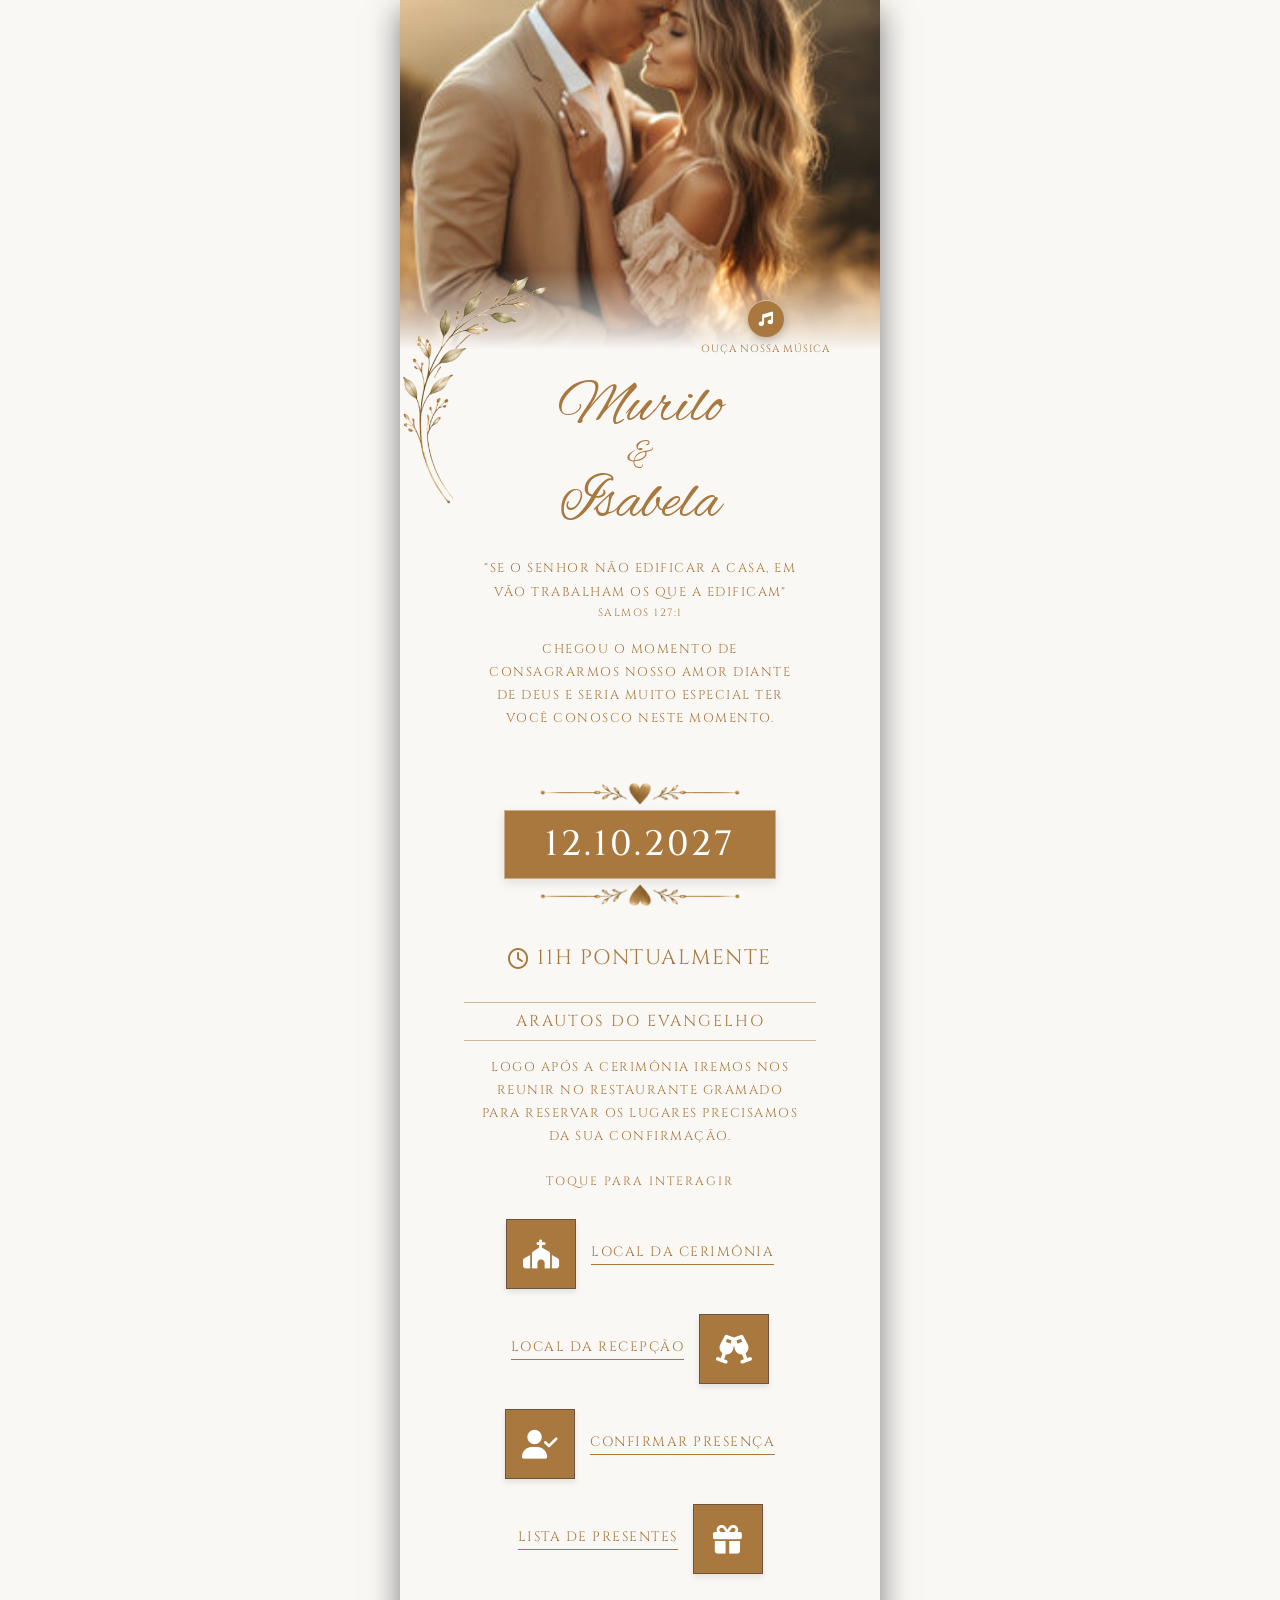
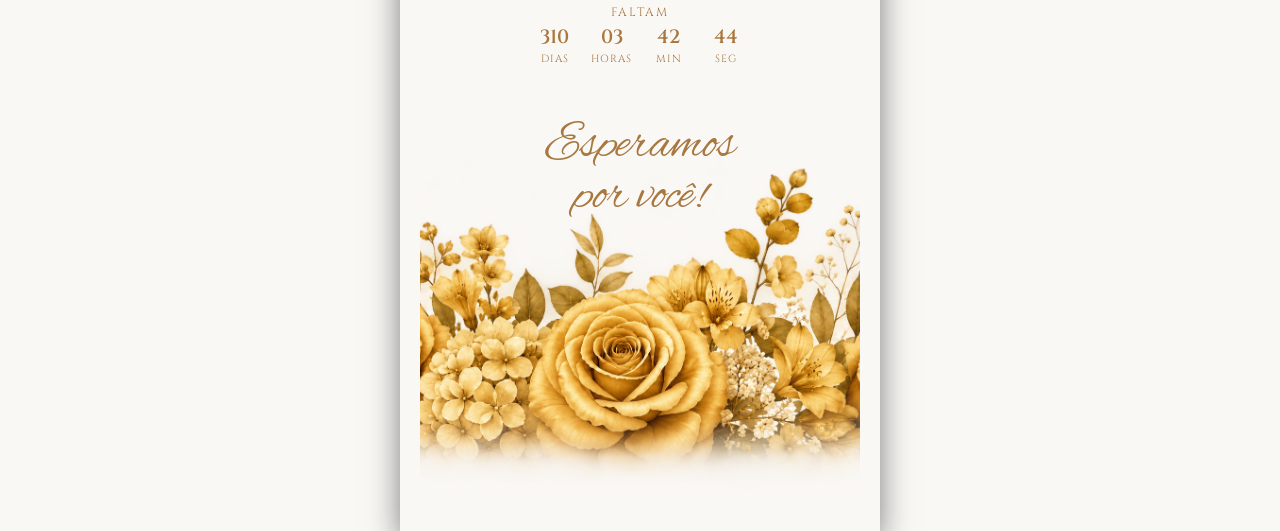
==== index.html @ 9dc50adc "Fix link to ceremony location in index.html" ====
<html lang="pt-BR">
<head>
  <meta charset="UTF-8">
  <meta name="viewport" content="width=device-width, initial-scale=1.0">
  <title>Murilo e Isabela</title>
  
  <!-- Google Fonts -->
  <link rel="preconnect" href="https://fonts.googleapis.com">
  <link rel="preconnect" href="https://fonts.gstatic.com" crossorigin>
  <link href="https://fonts.googleapis.com/css2?family=Alex+Brush&family=Cinzel:wght@400;500;600&display=swap" rel="stylesheet">
  
    <!-- Ícones do App/Navegador -->
  <link href="imagens/icon.png" rel="shortcut icon"/>
  <link href="imagens/icon-192.png" rel="icon" sizes="192x192"/>
  <link href="imagens/icon-180.png" rel="apple-touch-icon" sizes="180x180"/>
  
  <!-- FontAwesome -->
  <link rel="stylesheet" href="https://cdnjs.cloudflare.com/ajax/libs/font-awesome/6.4.0/css/all.min.css">

  <!-- CSS Local -->
  <link rel="stylesheet" href="./style.css">
</head>
<body>
   <!-- Música de fundo -->
<audio id="bg-music" loop src="audio/all-of-me.mp3"></audio>
<div class="card-container">

  <!-- FOTO DO TOPO -->
  <div class="top-photo-wrapper">
    <img src="imagens/foto-casal1.jpg" alt="Foto Casal Topo">
  </div>

  <!-- CONTEÚDO PRINCIPAL -->
  <div class="main-content">
    
    <!-- CONTAINER DOS NOMES COM A DECORAÇÃO -->
    <div class="names-container">
      <img src="imagens/arabesco-esquerda.png" alt="Detalhe" class="left-decoration">
      <h1 class="couple-names">
        Murilo
        <span>&</span>
        Isabela
      </h1>
      <!-- Bloco de Música com Texto -->
<div class="music-wrapper">
    <button id="music-btn" class="music-toggle-btn" aria-label="Tocar Música">
      <i class="fa-solid fa-music"></i>
    </button>
    <span class="music-label">Ouça nossa música</span>
  </div>
</div>
      
   <!-- Versículo Bíblico -->
<p class="invitation-text bible-quote">
  "Se o Senhor não edificar a casa, em vão trabalham os que a edificam"<br>
  <small>Salmos 127:1</small>
</p>

<!-- Texto da Saudação -->
<p class="invitation-text">
  Chegou o momento de consagrarmos nosso amor diante de Deus e seria muito especial ter você conosco neste momento.
</p>

     <!-- SEÇÃO DA DATA COM DECORAÇÕES -->
    <div class="date-wrapper">
      <img src="imagens/arabesco-coracao-cima.png" alt="Decoração Topo" class="date-deco date-deco-top">

      <!-- DATA EM DESTAQUE -->
      <div class="date-badge">
        12.10.2027
      </div>

      <img src="imagens/arabesco-coracao-baixo.png" alt="Decoração Base" class="date-deco date-deco-bottom">
    </div>

    <!-- HORA -->
     <div class="time-text">
      <i class="far fa-clock"></i>
      <span>11H PONTUALMENTE</span>
    </div>
    
    <!-- LOCAL -->
    <div class="location-info">
      <div class="divider-line"></div>
      <p class="location-text">Arautos do Evangelho</p>
      <div class="divider-line"></div>
    </div>

    <!-- Informação adicional -->
<p class="information-extra">
  Logo após a cerimônia iremos nos reunir no Restaurante Gramado <br>
  para reservar os lugares precisamos da sua confirmação.
</p>

    <!-- INSTRUÇÃO -->
    <p class="touch-instruction">Toque para interagir</p>

    <!-- BOTÕES INTERATIVOS -->
    <div class="interactive-buttons">

      <!-- Botão 1: Local da Cerimônia (Igreja) -->
      <a href="https://digitalconvite.github.io/modelo-dourado-pronto/local-cerimonia.html" rel="noopener noreferrer" class="btn-row">
        <div class="icon-square">
          <i class="fas fa-church"></i>
        </div>
        <span class="btn-label">Local da Cerimônia</span>
      </a>

      <!-- Botão 2: Local da recepção -->
      <a href="https://maps.app.goo.gl/dDo1UK5PP3X9465D6" rel="noopener noreferrer" class="btn-row reverse">
        <div class="icon-square">
          <i class="fas fa-glass-cheers"></i>
        </div>
        <span class="btn-label">Local da recepção</span>
      </a>

      <!-- Botão 3: Confirmar Presença -->
      <div class="btn-row" id="rsvpBtn">
        <div class="icon-square">
          <i class="fas fa-user-check"></i>
        </div>
        <span class="btn-label">Confirmar Presença</span>
      </div>

      <!-- Botão 4: Lista de presentes -->
      <a href="https://digitalconvite.github.io/modelo-dourado-pronto/lista-de-presentes.html" rel="noopener noreferrer" class="btn-row reverse">
        <div class="icon-square">
          <i class="fa-solid fa-gift"></i>
        </div>
        <span class="btn-label">Lista de presentes</span>
      </a>

    </div>
    
    <!-- CONTAGEM REGRESSIVA -->
<div class="countdown-container">
  <div class="countdown-title">FALTAM</div>
  <div class="countdown-timer" id="countdown">
    <div class="time-box">
      <span id="days">00</span>
      <small>dias</small>
    </div>
    <div class="time-box">
      <span id="hours">00</span>
      <small>horas</small>
    </div>
    <div class="time-box">
      <span id="minutes">00</span>
      <small>min</small>
    </div>
    <div class="time-box">
      <span id="seconds">00</span>
      <small>seg</small>
    </div>
  </div>
</div>

    <!-- FOTO DA PARTE INFERIOR -->
    <div class="bottom-section">
      <div class="waiting-text">
        Esperamos<br>por você!
      </div>
      <div class="bottom-photo-wrapper">
        <img src="imagens/foto-final.png" alt="flores douradas">
      </div>
    </div>

  </div>

  <!-- MODAL RSVP -->
  <div id="rsvpModal" class="modal">
    <div class="modal-content">
      <h3>Confirmação de Presença</h3>
      <form id="rsvpForm">
        
        <div class="form-group">
          <label for="nome">Seu Nome Completo:</label>
          <input type="text" id="nome" placeholder="Digite seu nome completo" required>
        </div>
        
        <div class="form-group">
          <label for="presencaCelebracao">Celebração:</label>
          <select id="presencaCelebracao" required>
            <option value="Sim, estarei presente na Celebração">Sim, estarei presente na Celebração</option>
            <option value="Não poderei ir à Celebração">Não poderei ir à Celebração</option>
          </select>
        </div>

        <div class="form-group">
          <label for="presencaRecepcao">Recepção / Festa:</label>
          <select id="presencaRecepcao" required>
            <option value="Sim, estarei presente na Recepção">Sim, estarei presente na Recepção</option>
            <option value="Não poderei ir à Recepção">Não poderei ir à Recepção</option>
          </select>
        </div>

        <div class="form-group">
          <label for="acompanhantes">Quantidade de Acompanhantes:</label>
          <input type="number" id="acompanhantes" placeholder="0" min="0" value="0">
        </div>

        <button type="submit" class="modal-btn">Enviar via WhatsApp</button>
        <button type="button" class="modal-btn btn-cancel" id="closeRsvpBtn">Cancelar</button>
      </form>
    </div>
  </div>

  <!-- JavaScript Local -->
  <script src="./script.js"></script>
</body>
</html>
---- style.css ----
:root {
  --bg-color: #FAF8F5;
  --primary-color: #A8783F;
  --text-gold: #A8783F;
  --text-dark: #6E533F;
  --font-cursive: 'Alex Brush', cursive;
  --font-serif: 'Cinzel', serif;
}

* {
  box-sizing: border-box;
  margin: 0;
  padding: 0;
}

html, body {
  width: 100%;
  min-height: 100vh;
  background-color: #faf8f5;
  font-family: var(--font-serif);
  overflow-x: hidden;
  display: flex;
  justify-content: center;
  align-items: flex-start;
}

/* Container do Convite */
.card-container {
  width: 100%;
  max-width: 480px;
  background-color: var(--bg-color);
  position: relative;
  display: flex;
  flex-direction: column;
  align-items: center;
  text-align: center;
  box-shadow: 0 10px 30px rgba(0,0,0,0.5);
  min-height: 100vh;
}

/* Foto do Topo */
.top-photo-wrapper {
  width: 100%;
  height: 350px;
  position: relative;
  overflow: hidden;
}

.top-photo-wrapper img {
  width: 100%;
  height: 100%;
  object-fit: cover;
}

.top-photo-wrapper::after {
  content: '';
  position: absolute;
  bottom: 0;
  left: 0;
  width: 100%;
  height: 80px;
  background: linear-gradient(to bottom, rgba(250,248,245,0) 0%, var(--bg-color) 100%);
}

/* Conteúdo Central */
.main-content {
  padding: 20px 20px 40px;
  width: 100%;
  display: flex;
  flex-direction: column;
  align-items: center;
}

.names-container {
  position: relative;
  display: flex;
  justify-content: center;
  align-items: center;
  width: 50%;
  margin: 5px 0 20px;
}

.left-decoration {
  position: absolute;
  left: -60%;
  top: -100px;
  width: 150px;
  height: auto;
  pointer-events: none;
}

.names-container .couple-names {
  margin: 0;
}

.couple-names {
  font-family: var(--font-cursive);
  font-size: 3.8rem;
  color: var(--primary-color);
  line-height: 1.1;
  margin: 10px 0 20px;
  font-weight: normal;
}

.couple-names span {
  display: block;
  font-size: 2.2rem;
  margin: -5px 0;
}

.invitation-text {
  font-size: 0.8rem;
  color: var(--text-gold);
  letter-spacing: 1.5px;
  line-height: 1.8;
  max-width: 320px;
  text-transform: uppercase;
  margin-bottom: 25px;
}
/* Espaço menor entre o versículo e o texto do convite */
.invitation-text + .invitation-text {
  margin-top: -10px; /* Reduz o espaço excessivo entre os dois parágrafos */
}

.information-extra {
  font-size: 0.8rem;
  color: var(--text-gold);
  letter-spacing: 1.5px;
  line-height: 1.8;
  max-width: 320px;
  text-transform: uppercase;
  margin-bottom: 25px;
}

.location-info {
  width: 100%;
  margin-bottom: 15px;
}

.divider-line {
  width: 80%;
  height: 1px;
  background-color: var(--text-gold);
  opacity: 0.5;
  margin: 0 auto;
}

.location-text {
  font-size: 0.99rem;
  color: var(--text-gold);
  letter-spacing: 2px;
  padding: 8px 0;
  text-transform: uppercase;
}

/* Horário do Evento - Garante a cor dourada no texto e ícone */
.time-text {
  display: flex;
  align-items: center;
  justify-content: center;
  gap: 6px;
  font-size: 1.3rem;
  color: var(--text-gold);
  letter-spacing: 1.5px;
  margin-bottom: 30px;
}

.time-text i,
.time-text span {
  color: var(--text-gold);
}

.date-wrapper {
  display: flex;
  flex-direction: column;
  align-items: center;
  justify-content: center;
  width: 100%;
  margin: 20px 0 30px;
}

.date-wrapper .date-badge {
  margin: 1px 0;
}

.date-badge {
  background-color: var(--primary-color);
  color: #FFFFFF;
  font-size: 2.2rem;
  font-weight: 500;
  padding: 10px 40px;
  letter-spacing: 3px;
  border: 1px solid rgba(255,255,255,0.4);
  box-shadow: 0 4px 10px rgba(0,0,0,0.1);
  position: relative;
}

.date-deco {
  width: 220px;
  height: auto;
  object-fit: contain;
  pointer-events: none;
}

.date-deco-top {
  margin-bottom: 2px;
}

.date-deco-bottom {
  margin-top: 2px;
}

.touch-instruction {
  font-size: 0.75rem;
  color: var(--text-gold);
  letter-spacing: 2px;
  text-transform: uppercase;
  margin-bottom: 30px;
}

.interactive-buttons {
  width: 100%;
  display: flex;
  flex-direction: column;
  gap: 25px;
  margin-bottom: 40px;
}

.btn-row {
  display: flex;
  align-items: center;
  justify-content: center;
  gap: 15px;
  text-decoration: none;
  cursor: pointer;
  transition: transform 0.2s ease;
}

.btn-row.reverse {
  flex-direction: row-reverse;
}

.btn-row:hover {
  transform: scale(1.03);
}

.icon-square {
  width: 70px;
  height: 70px;
  background-color: var(--primary-color);
  border: 1px solid var(--text-dark);
  display: flex;
  align-items: center;
  justify-content: center;
  color: #FFFFFF;
  font-size: 1.8rem;
  box-shadow: 0 3px 6px rgba(0,0,0,0.1);
}

.btn-label {
  font-size: 0.85rem;
  color: var(--text-gold);
  letter-spacing: 1.5px;
  text-transform: uppercase;
  position: relative;
  padding-bottom: 4px;
}

.btn-label::after {
  content: '';
  position: absolute;
  bottom: 0;
  left: 0;
  width: 100%;
  height: 1px;
  background-color: var(--text-gold);
}

/* Foto Rodapé */
.bottom-section {
  width: 100%;
  position: relative;
}

.bottom-photo-wrapper {
  width: 100%;
  height: 400px;
  position: relative;
}

.bottom-photo-wrapper img {
  width: 100%;
  height: 100%;
  object-fit: cover;
}

.bottom-photo-wrapper::before {
  content: '';
  position: absolute;
  top: 0;
  left: 0;
  width: 100%;
  height: 100px;
  background: linear-gradient(to top, rgba(250,248,245,0) 0%, var(--bg-color) 100%);
}

.waiting-text {
  position: absolute;
  top: 30px;
  left: 0;
  width: 100%;
  font-family: var(--font-cursive);
  font-size: 3.2rem;
  color: var(--primary-color);
  z-index: 2;
  text-shadow: 0 0 10px rgba(255,255,255,0.8);
  line-height: 1;
}

/* Modal RSVP Corrigido */
.modal {
  display: none;
  position: fixed;
  top: 0;
  left: 0;
  width: 100%;
  height: 100vh;
  background: rgba(0, 0, 0, 0.7);
  z-index: 9999;
  justify-content: center;
  align-items: center;
  padding: 15px;
}

.modal-content {
  background: var(--bg-color);
  padding: 25px 20px;
  border-radius: 8px;
  width: 100%;
  max-width: 380px;
  max-height: 90vh;
  overflow-y: auto;
  text-align: center;
  box-shadow: 0 5px 20px rgba(0,0,0,0.4);
  border: 1px solid var(--primary-color);
  position: relative;
  z-index: 10000;
}

.modal-content h3 {
  color: var(--primary-color);
  font-family: var(--font-serif);
  margin-bottom: 15px;
  font-size: 1.3rem;
}

.modal-content .form-group {
  display: flex;
  flex-direction: column;
  text-align: left;
  margin-bottom: 12px;
  width: 100%;
}

.modal-content label {
  font-size: 0.8rem;
  color: var(--text-dark);
  margin-bottom: 4px;
  font-weight: bold;
  letter-spacing: 0.5px;
}

.modal-content input, 
.modal-content select {
  width: 100%;
  padding: 10px;
  border: 1px solid var(--text-gold);
  background: #FFFFFF;
  font-family: var(--font-serif);
  font-size: 0.9rem;
  border-radius: 4px;
  color: #333;
  outline: none;
  cursor: pointer;
}

.modal-content input[type="text"],
.modal-content input[type="number"] {
  cursor: text;
}

.modal-btn {
  background: var(--primary-color);
  color: #FFF;
  border: none;
  padding: 12px;
  margin-top: 10px;
  cursor: pointer;
  width: 100%;
  font-family: var(--font-serif);
  font-size: 0.9rem;
  border-radius: 4px;
  letter-spacing: 1px;
}

.modal-btn.btn-cancel {
  background: #888888;
  margin-top: 8px;
}

/* Adaptativo para Celulares */
@media screen and (max-width: 600px) {
  html, body {
    background-color: var(--bg-color);
  }

  .card-container {
    max-width: 100%;
    box-shadow: none;
  }

  .top-photo-wrapper,
  .bottom-photo-wrapper {
    height: 50vh;
  }
}

/* Container de Música acima/direita dos nomes */
.music-wrapper {
  position: absolute;
  right: -80px;
  top: -75px;
  display: flex;
  flex-direction: column;
  align-items: center;
  z-index: 10;
}

.music-toggle-btn {
  width: 38px;
  height: 38px;
  border-radius: 50%;
  background-color: var(--primary-color);
  color: #ffffff;
  border: 1px solid rgba(255, 255, 255, 0.5);
  box-shadow: 0 3px 8px rgba(0, 0, 0, 0.2);
  cursor: pointer;
  display: flex;
  align-items: center;
  justify-content: center;
  font-size: 0.9rem;
  transition: transform 0.2s ease, background-color 0.2s ease;
}

.music-toggle-btn:hover {
  transform: scale(1.1);
}

.music-toggle-btn.playing {
  animation: pulse 2s infinite;
}

/* Texto abaixo do botão */
.music-label {
  font-size: 0.65rem;
  color: var(--text-gold);
  letter-spacing: 0.8px;
  text-transform: uppercase;
  margin-top: 4px;
  white-space: nowrap;
  font-family: var(--font-serif);
}

@keyframes pulse {
  0% { box-shadow: 0 0 0 0 rgba(168, 120, 63, 0.7); }
  70% { box-shadow: 0 0 0 10px rgba(168, 120, 63, 0); }
  100% { box-shadow: 0 0 0 0 rgba(168, 120, 63, 0); }
}

/* Estilos da Contagem Regressiva */
.countdown-container {
  display: flex;
  flex-direction: column;
  align-items: center;
  margin: -10px 0 25px; /* Ajuste a margem se preferir mais distante ou próximo */
}

.countdown-title {
  font-size: 0.75rem;
  color: var(--text-gold, #A8783F);
  letter-spacing: 2px;
  margin-bottom: 8px;
  font-family: var(--font-serif, serif);
}

.countdown-timer {
  display: flex;
  gap: 12px;
}

.time-box {
  display: flex;
  flex-direction: column;
  align-items: center;
  min-width: 45px;
}

.time-box span {
  font-size: 1.2rem;
  font-weight: 600;
  color: var(--primary-color, #A8783F);
  font-family: var(--font-serif, serif);
  line-height: 1;
}

.time-box small {
  font-size: 0.65rem;
  color: var(--text-gold, #A8783F);
  text-transform: uppercase;
  letter-spacing: 1px;
  margin-top: 4px;
}
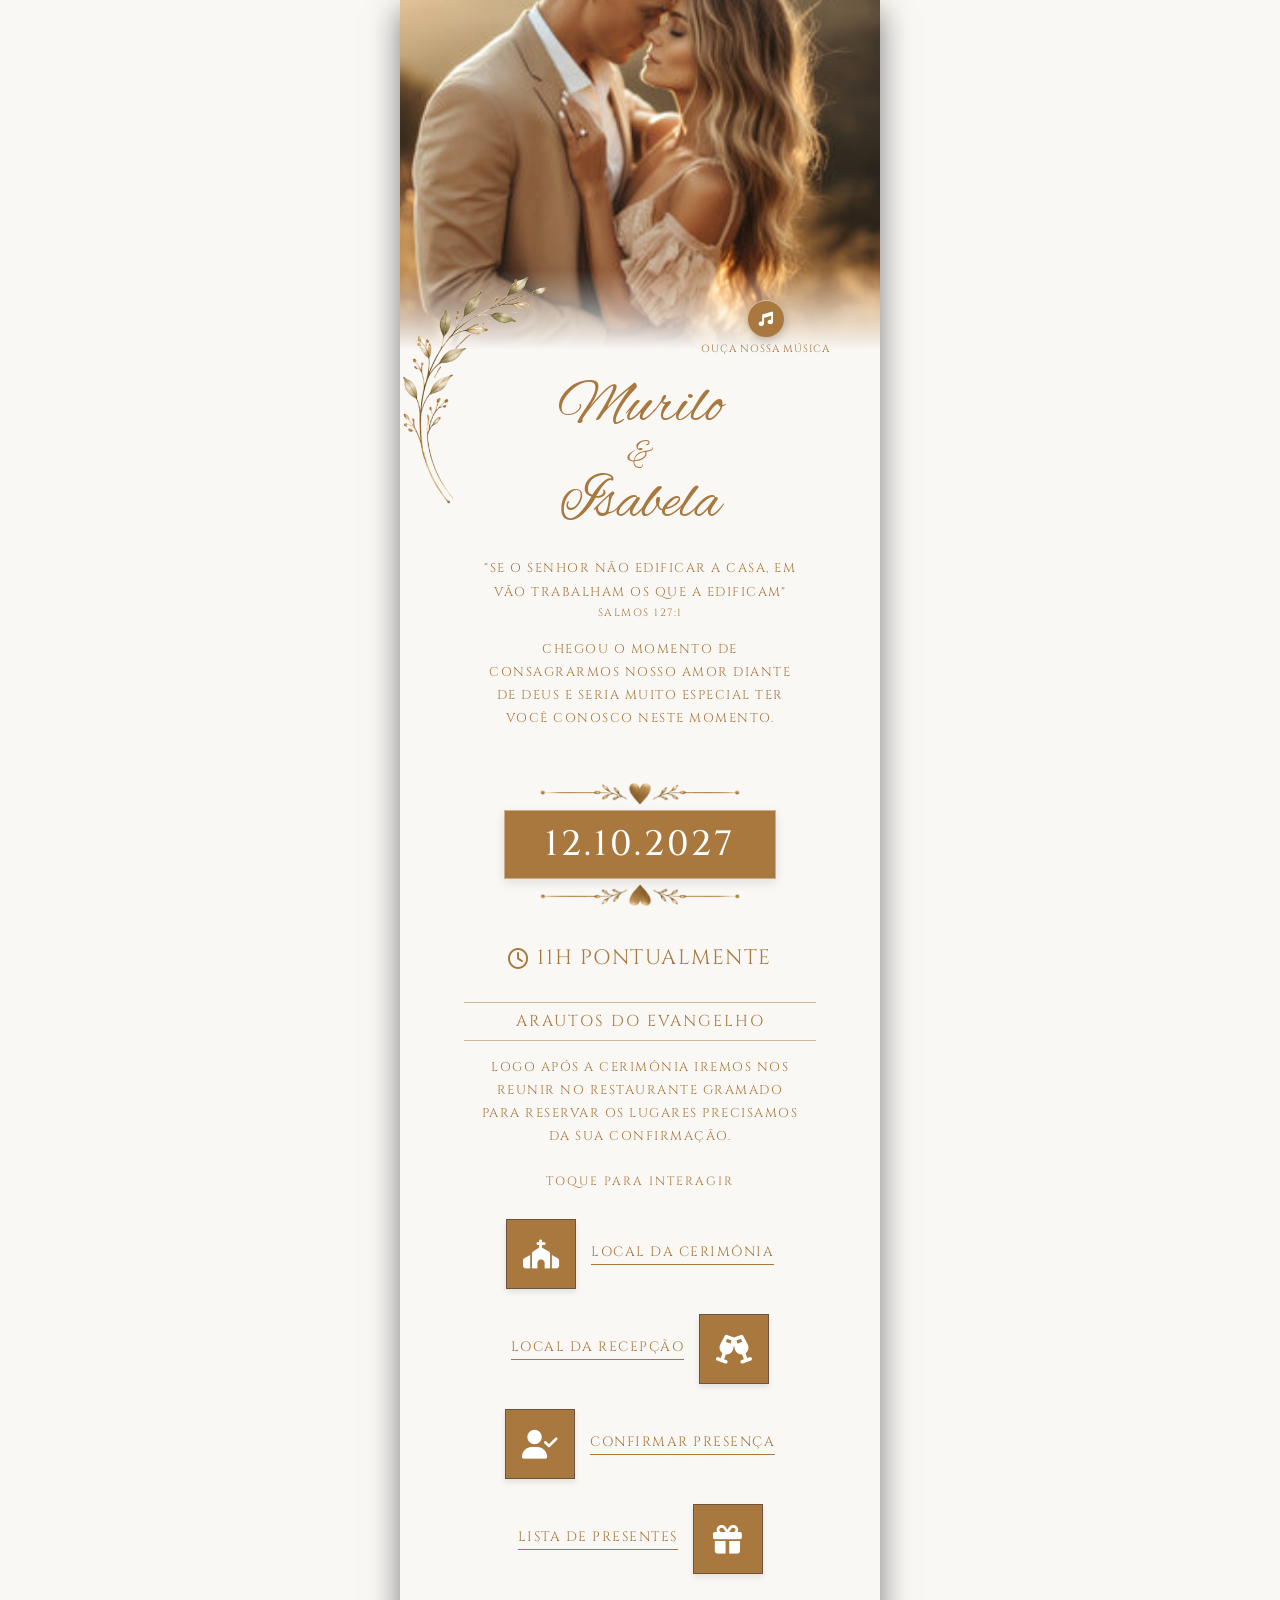
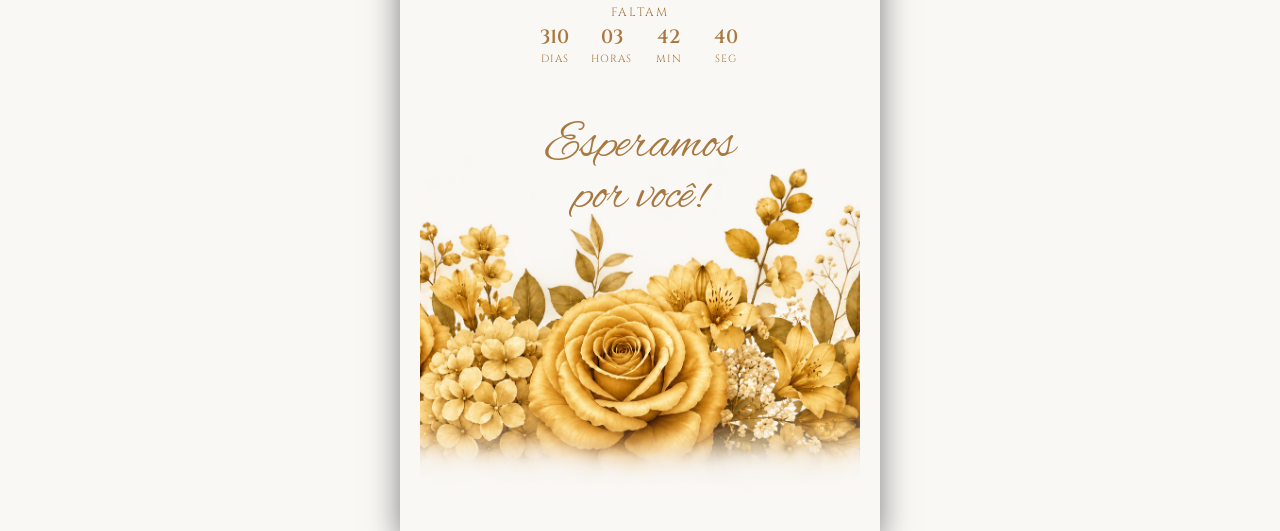
==== commit bd77c82a: "Update index.html" ====
--- a/index.html
+++ b/index.html
@@ -107,7 +107,7 @@
       </a>
 
       <!-- Botão 2: Local da recepção -->
-      <a href="https://maps.app.goo.gl/dDo1UK5PP3X9465D6" rel="noopener noreferrer" class="btn-row reverse">
+      <a href="https://digitalconvite.github.io/modelo-dourado-pronto/local-recepcao.html" rel="noopener noreferrer" class="btn-row reverse">
         <div class="icon-square">
           <i class="fas fa-glass-cheers"></i>
         </div>
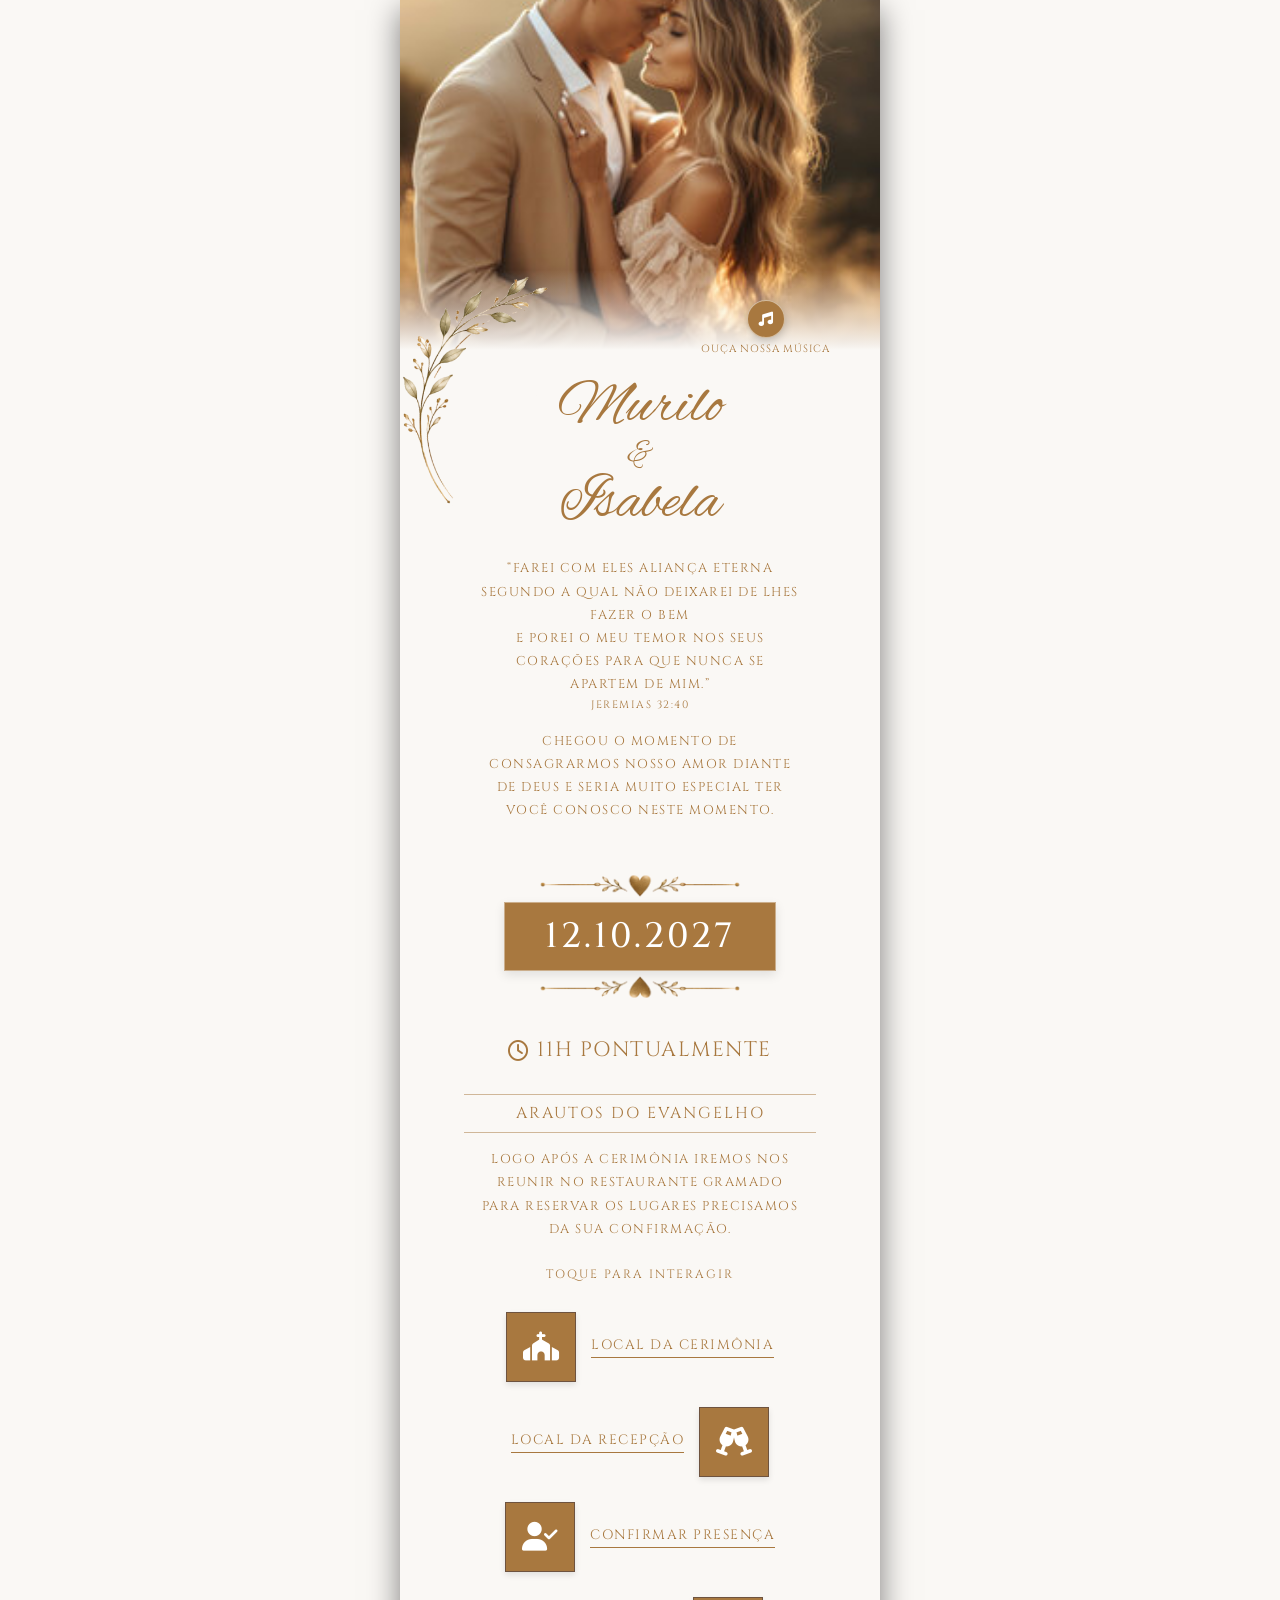
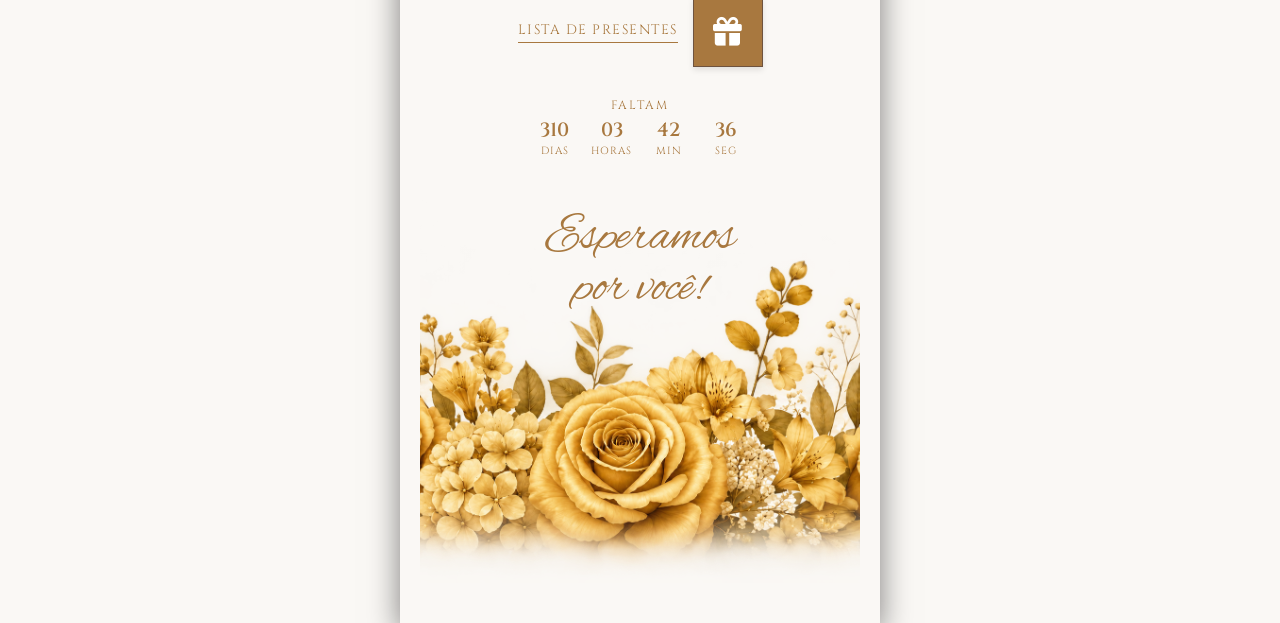
==== commit 25da0589: "Update biblical quote in index.html" ====
--- a/index.html
+++ b/index.html
@@ -52,8 +52,9 @@
       
    <!-- Versículo Bíblico -->
 <p class="invitation-text bible-quote">
-  "Se o Senhor não edificar a casa, em vão trabalham os que a edificam"<br>
-  <small>Salmos 127:1</small>
+  “Farei com eles aliança eterna segundo a qual não deixarei de lhes fazer o bem<br>
+e porei o meu temor nos seus corações para que nunca se apartem de mim.”<br>
+  <small>Jeremias 32:40</small>
 </p>
 
 <!-- Texto da Saudação -->
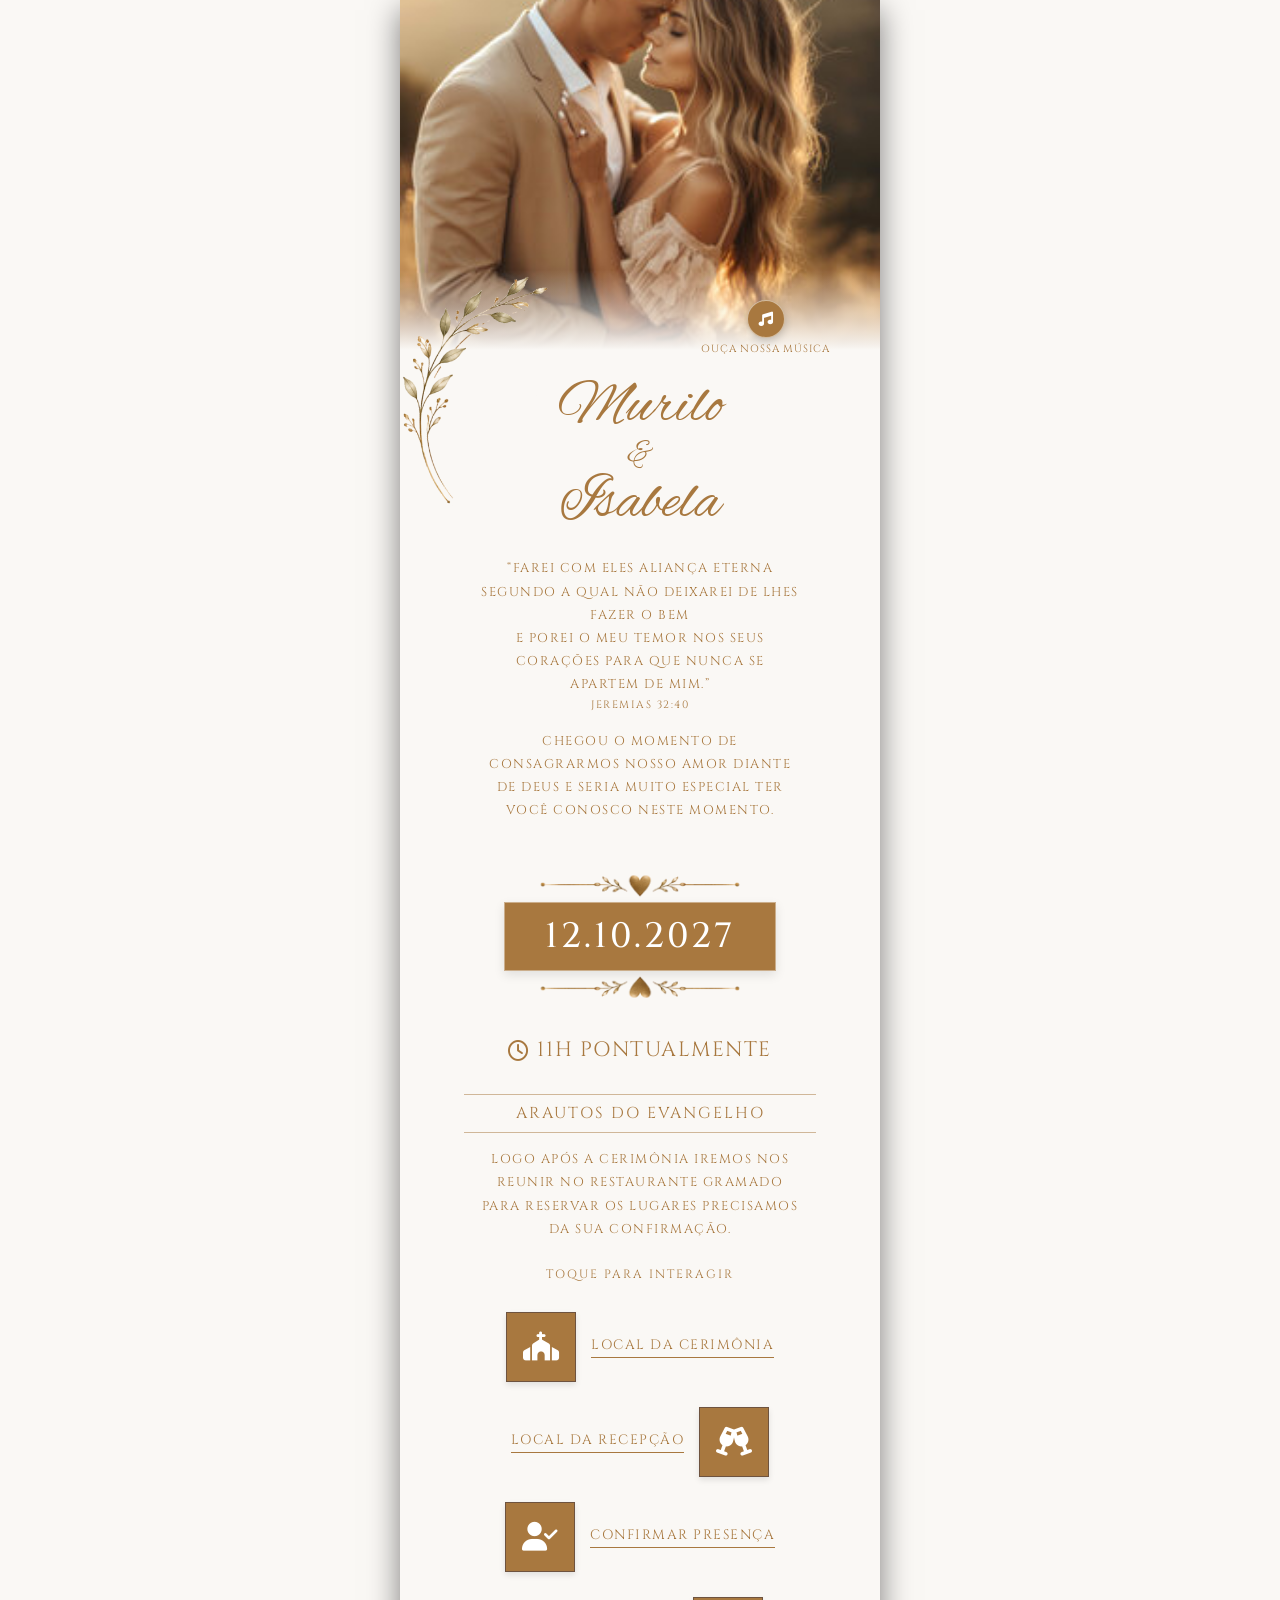
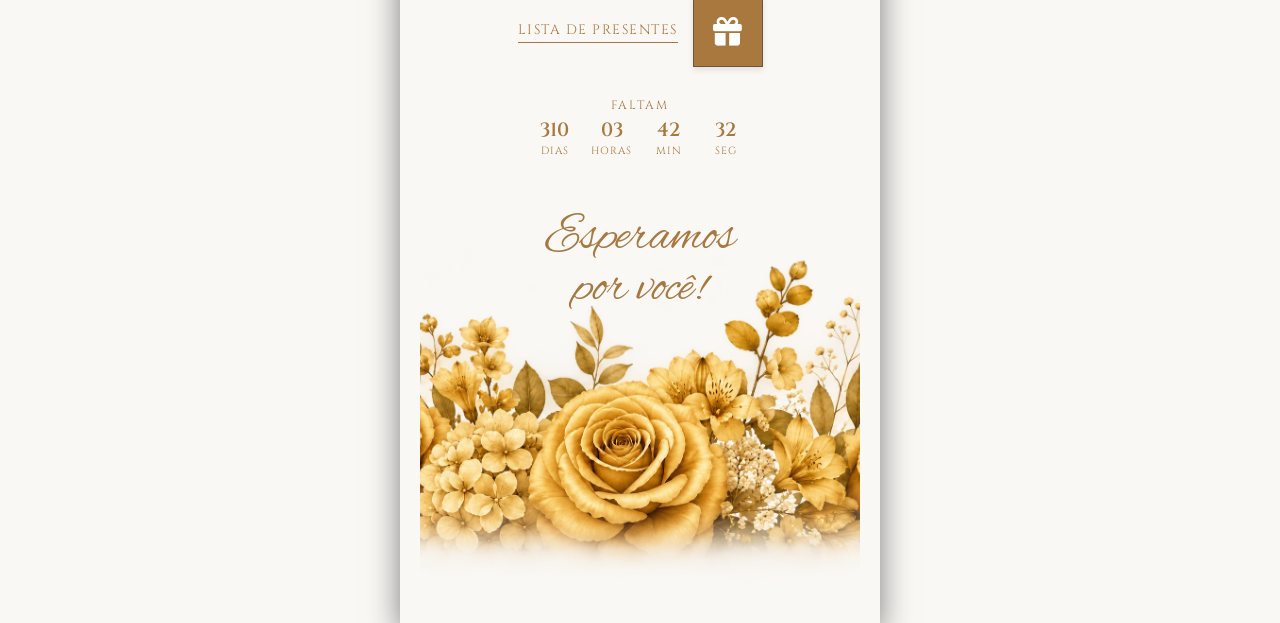
==== commit b0684c2d: "Update background music source in index.html" ====
--- a/index.html
+++ b/index.html
@@ -22,7 +22,7 @@
 </head>
 <body>
    <!-- Música de fundo -->
-<audio id="bg-music" loop src="audio/all-of-me.mp3"></audio>
+<audio id="bg-music" loop src="audio/musica.mp3"></audio>
 <div class="card-container">
 
   <!-- FOTO DO TOPO -->
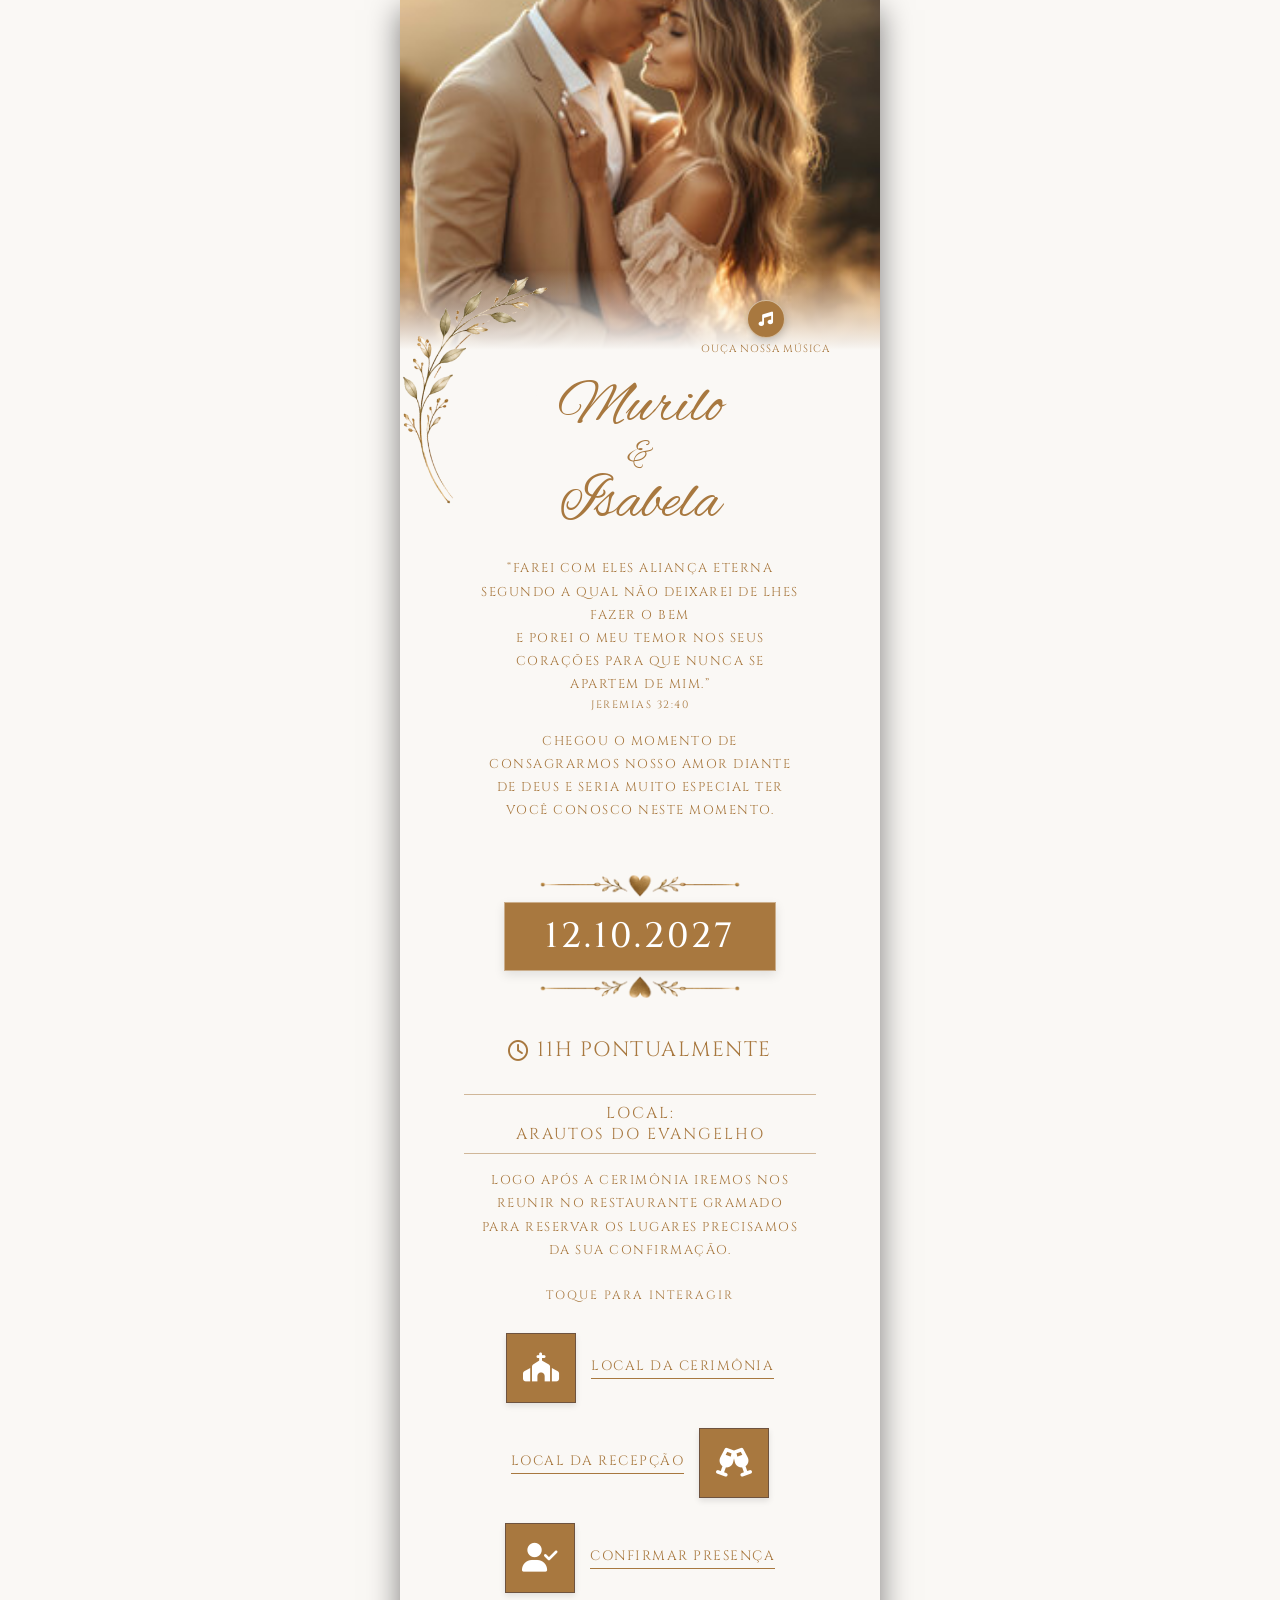
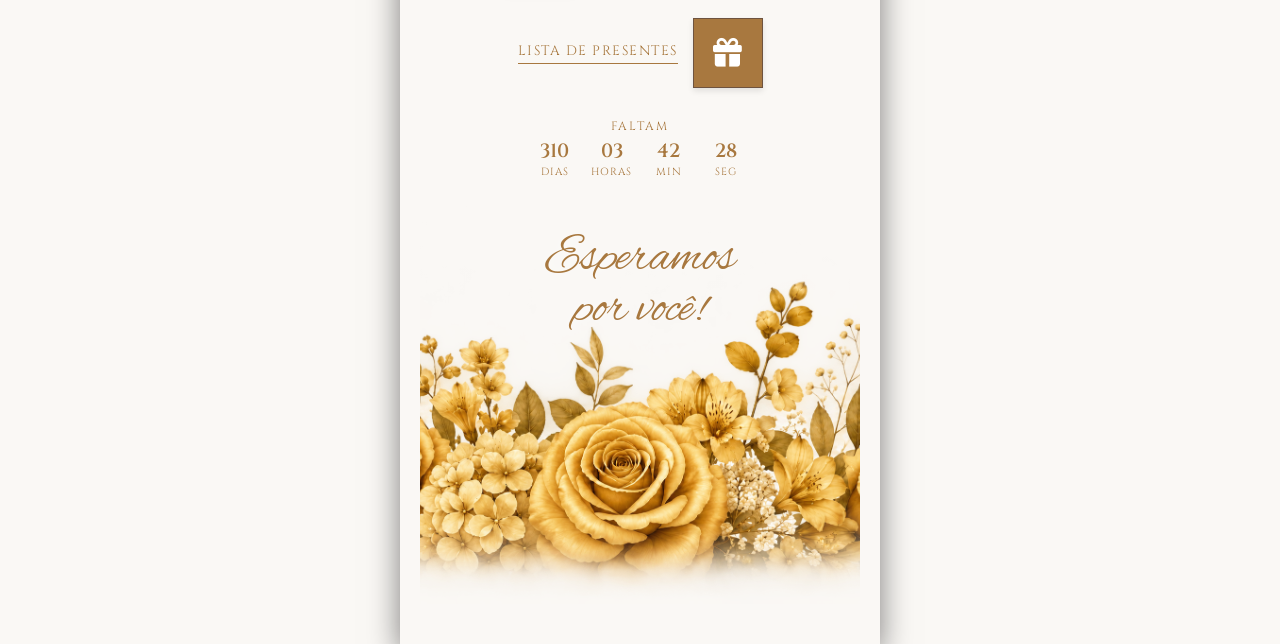
==== commit e73c396e: "Update location text in index.html" ====
--- a/index.html
+++ b/index.html
@@ -83,7 +83,7 @@
     <!-- LOCAL -->
     <div class="location-info">
       <div class="divider-line"></div>
-      <p class="location-text">Arautos do Evangelho</p>
+      <p class="location-text">Local: <br>Arautos do Evangelho</p>
       <div class="divider-line"></div>
     </div>
 
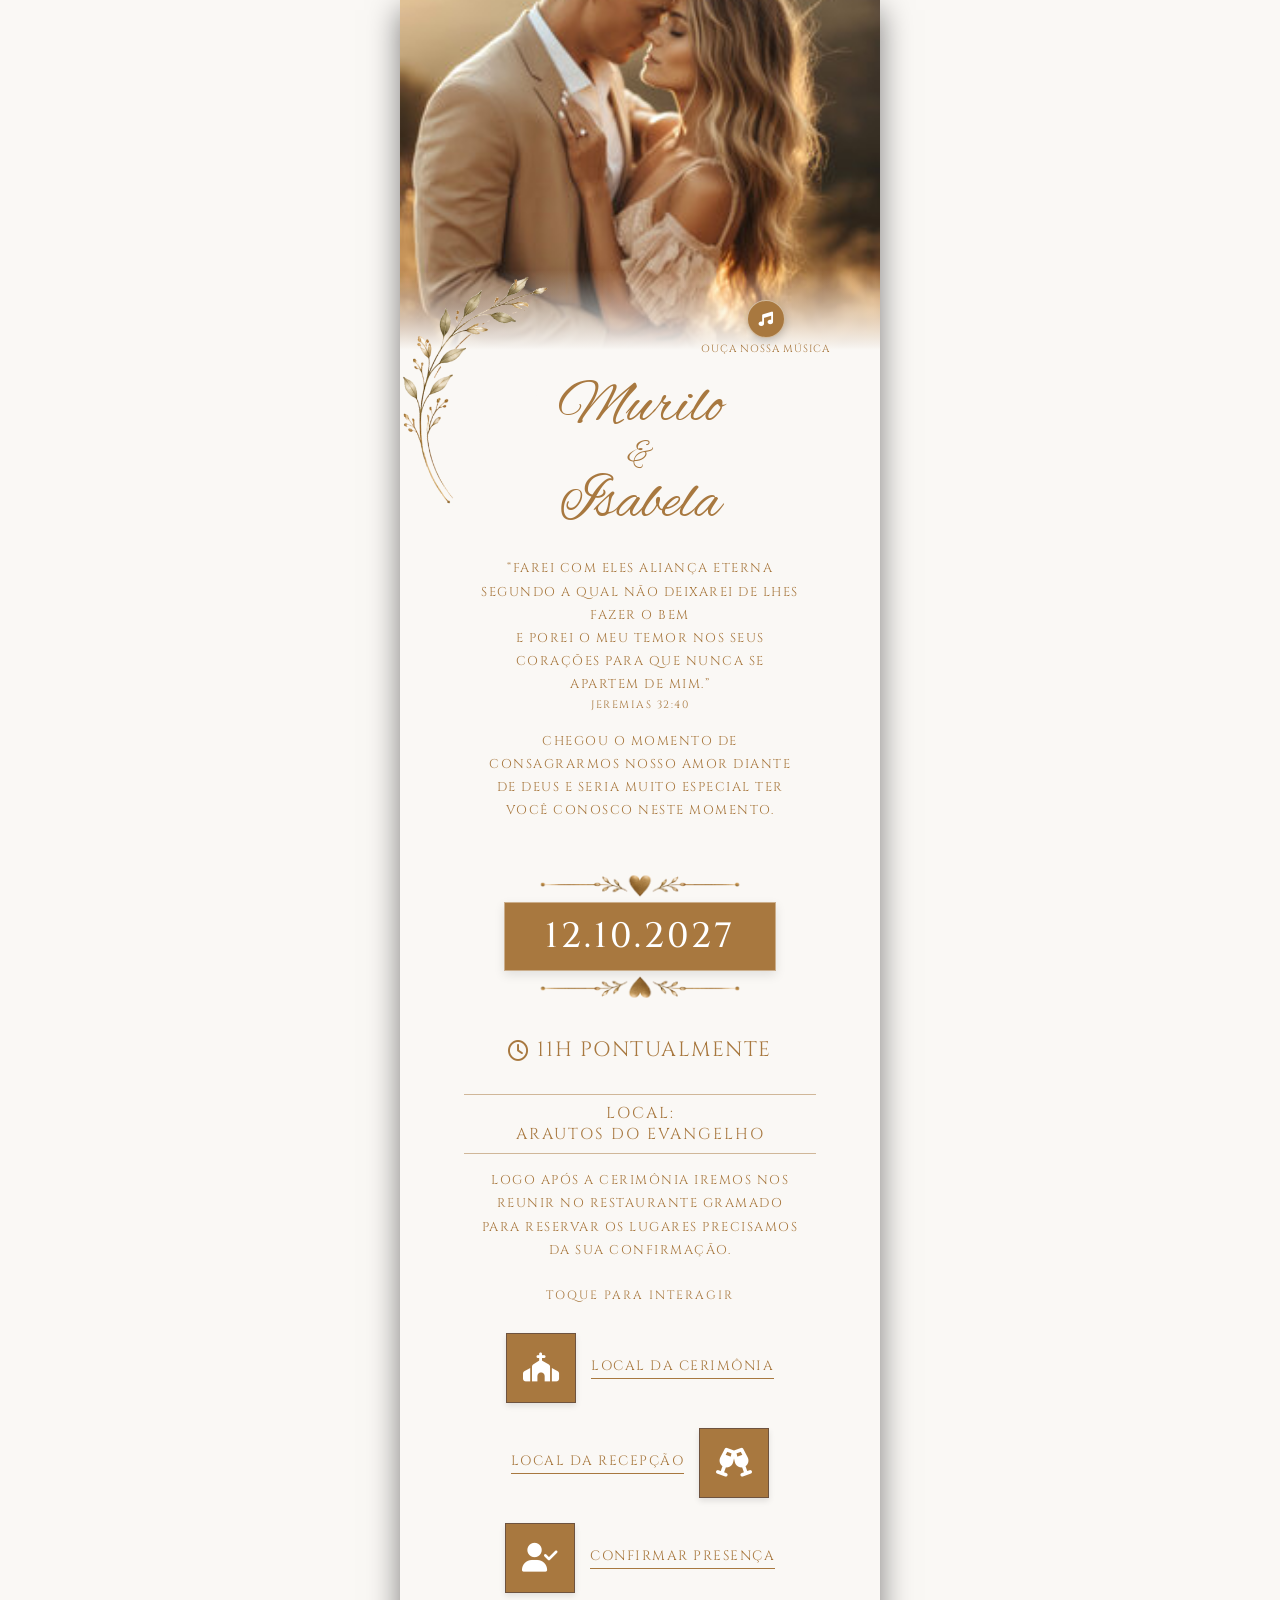
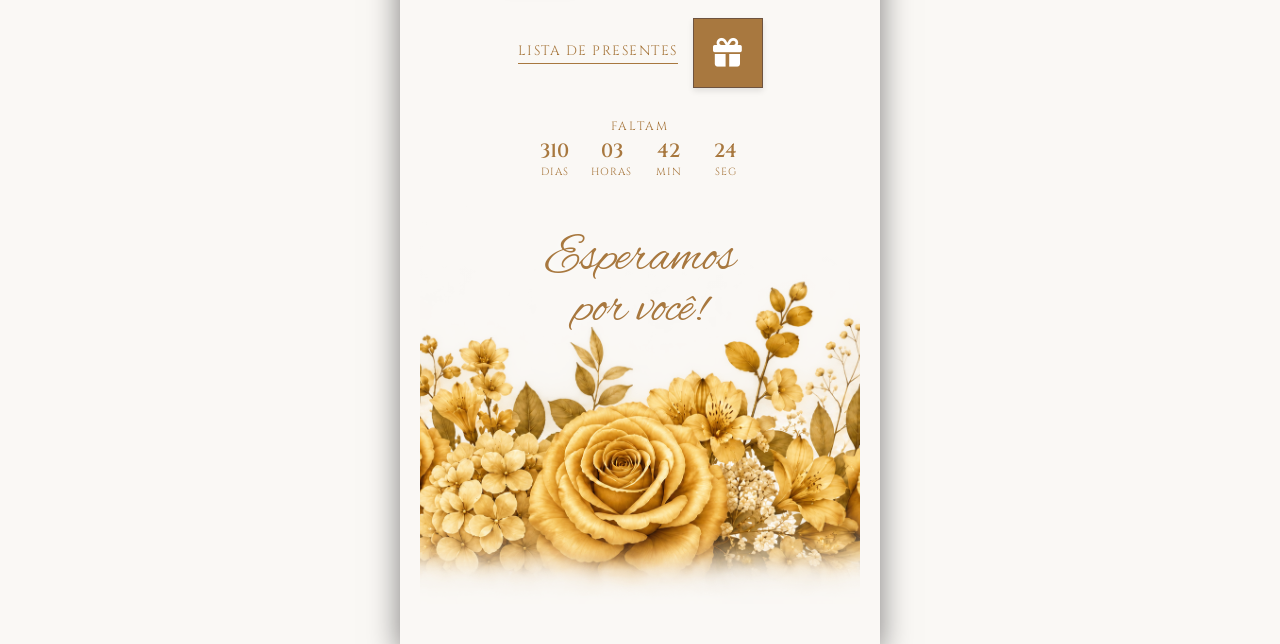
==== commit 56588cba: "Change button text from 'Cancelar' to 'Fechar'" ====
--- a/index.html
+++ b/index.html
@@ -201,7 +201,7 @@
         </div>
 
         <button type="submit" class="modal-btn">Enviar via WhatsApp</button>
-        <button type="button" class="modal-btn btn-cancel" id="closeRsvpBtn">Cancelar</button>
+        <button type="button" class="modal-btn btn-cancel" id="closeRsvpBtn">Fechar</button>
       </form>
     </div>
   </div>
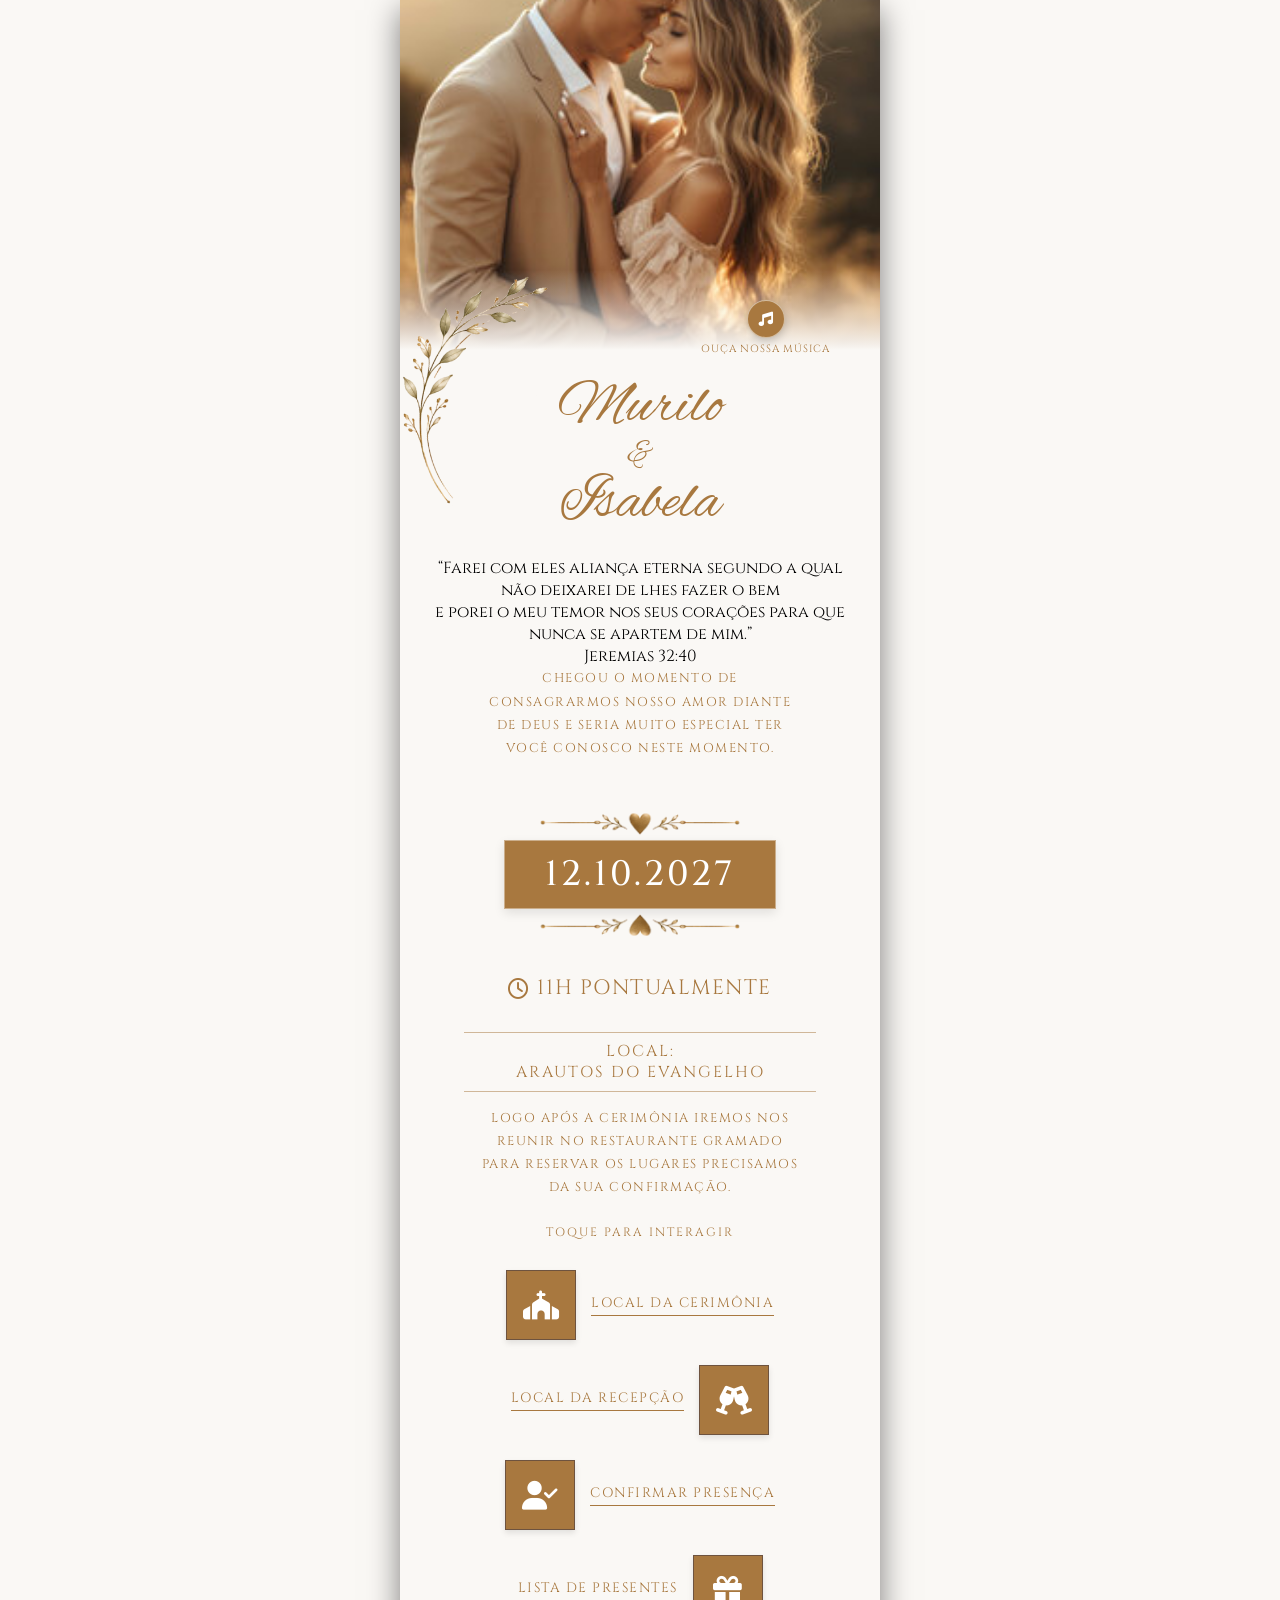
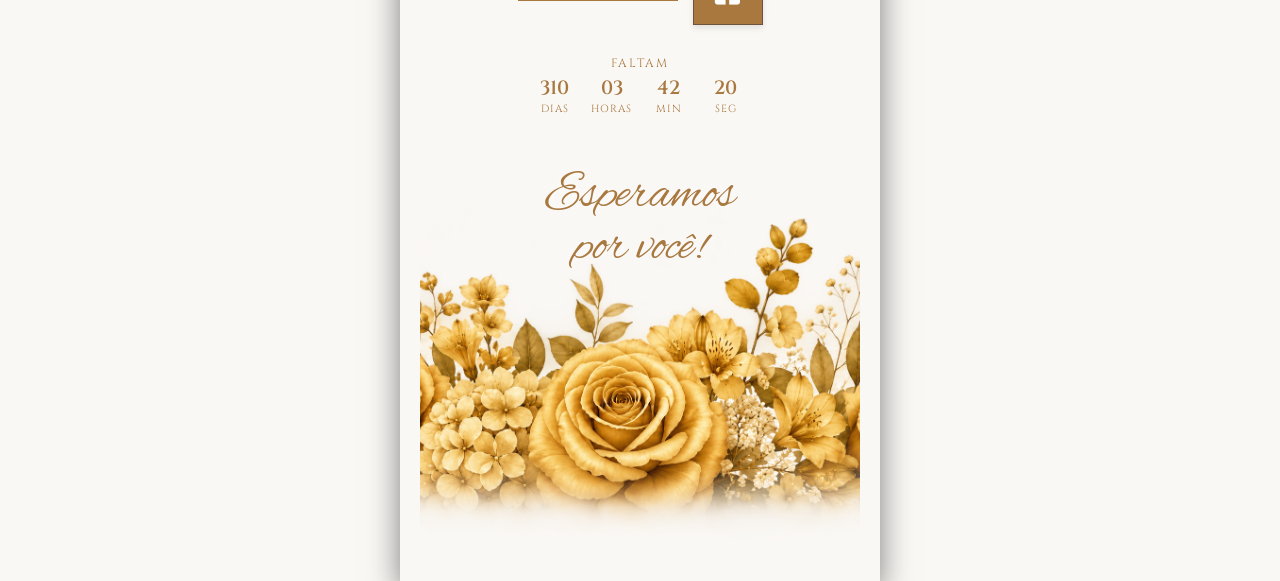
==== commit c22be344: "Fix Bible verse display in index.html Updated the Bible verse formatting in index.html." ====
--- a/index.html
+++ b/index.html
@@ -51,10 +51,10 @@
 </div>
       
    <!-- Versículo Bíblico -->
-<p class="invitation-text bible-quote">
+<p class="versiculo-biblico">
   “Farei com eles aliança eterna segundo a qual não deixarei de lhes fazer o bem<br>
 e porei o meu temor nos seus corações para que nunca se apartem de mim.”<br>
-  <small>Jeremias 32:40</small>
+  Jeremias 32:40
 </p>
 
 <!-- Texto da Saudação -->
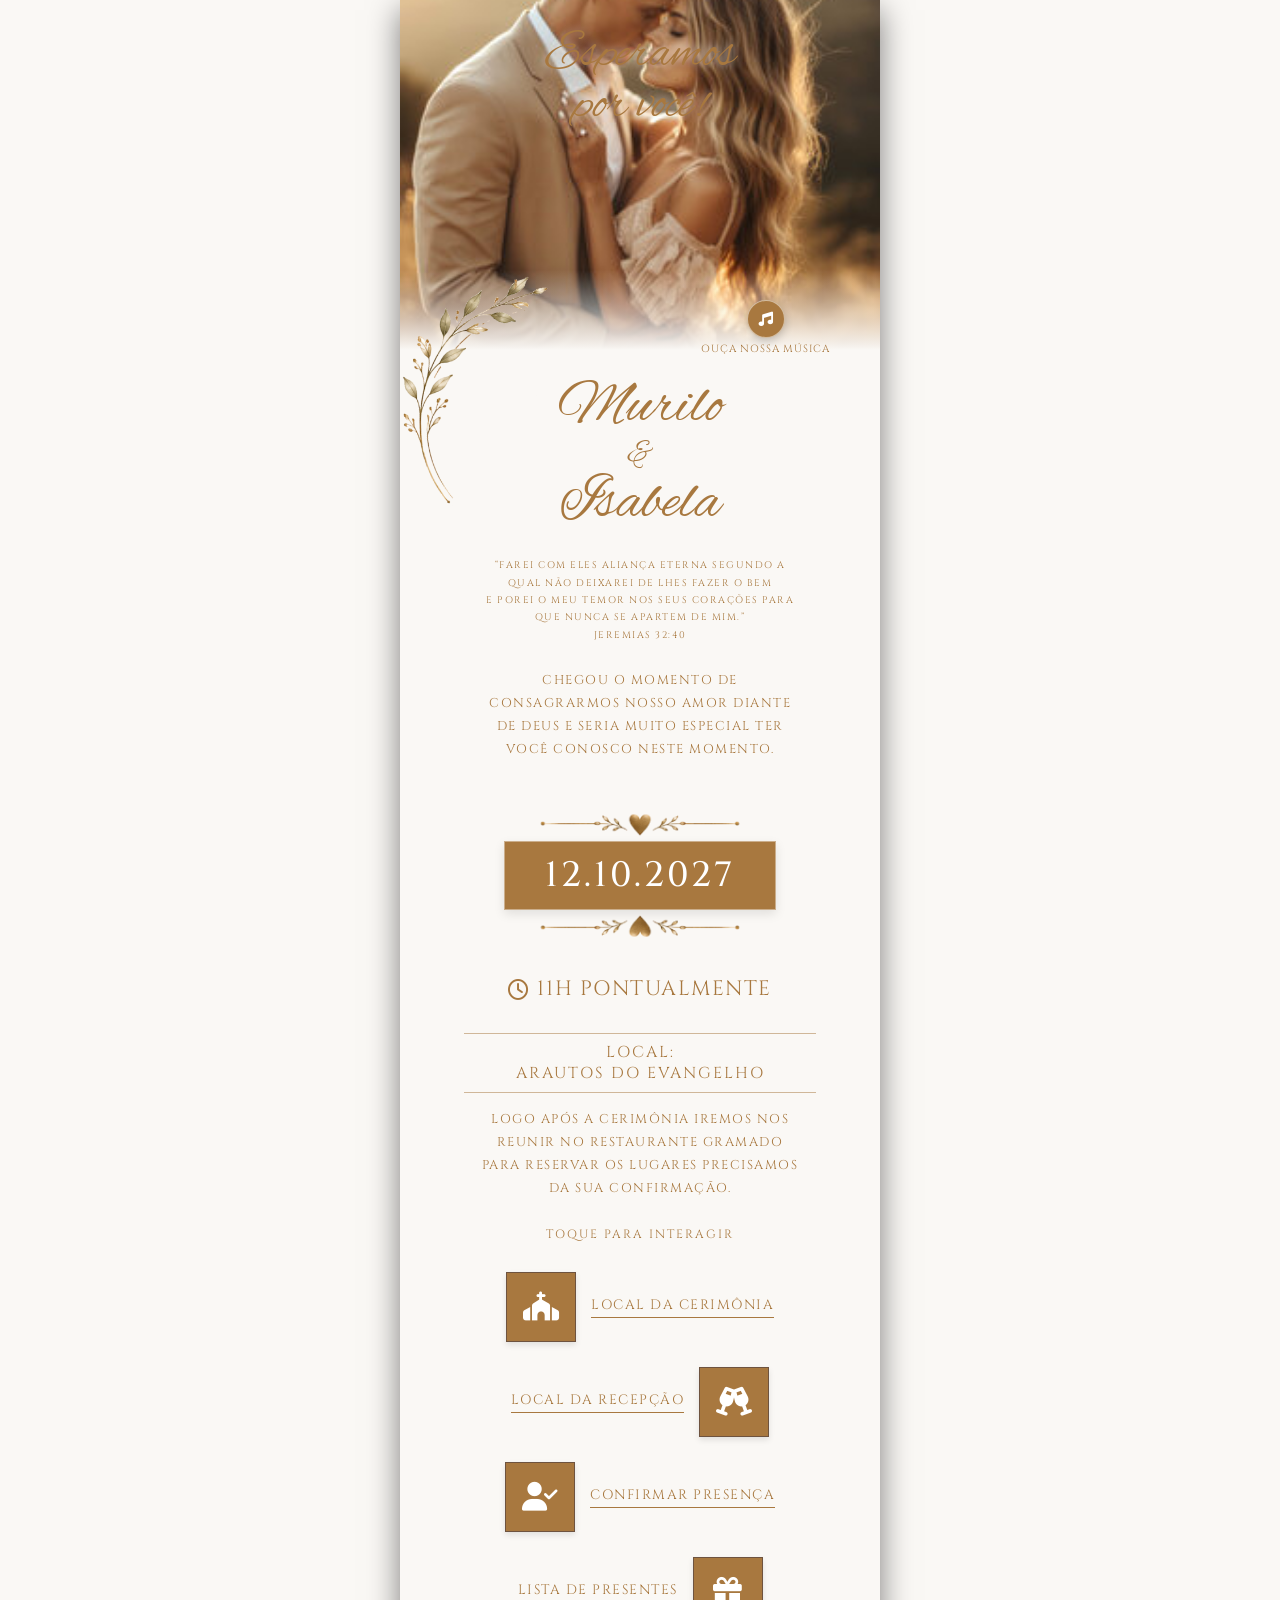
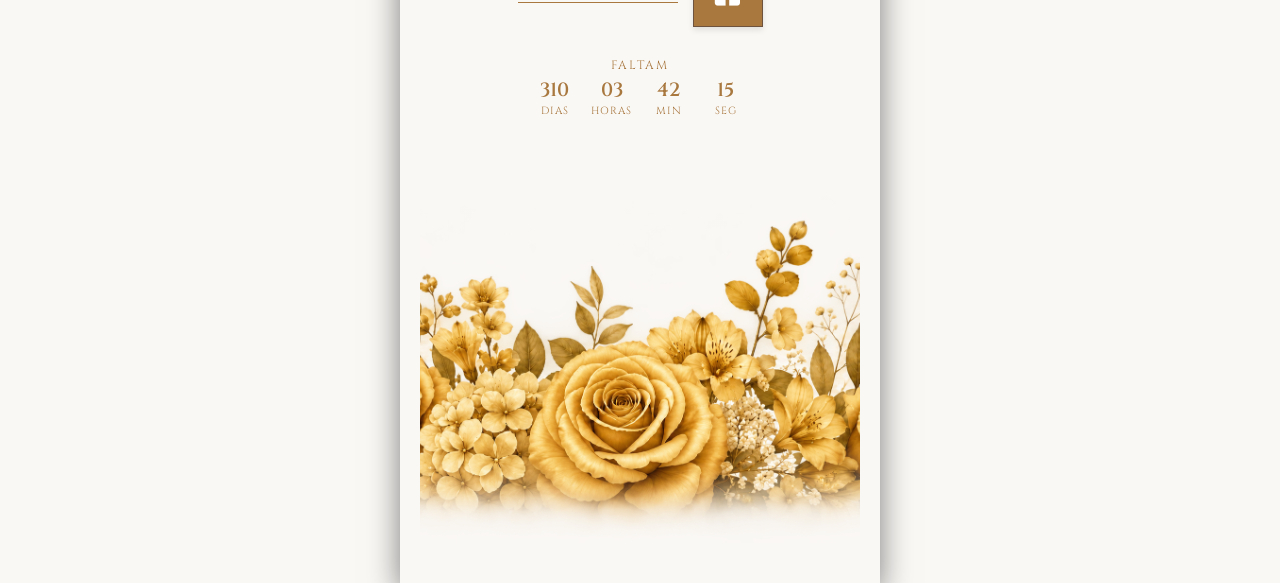
==== commit 4d0cc940: "Reorganize bottom section HTML structure" ====
--- a/index.html
+++ b/index.html
@@ -156,11 +156,12 @@
   </div>
 </div>
 
+    <div class="waiting-text">
+        Esperamos<br>por você!
+      </div>
+
     <!-- FOTO DA PARTE INFERIOR -->
     <div class="bottom-section">
-      <div class="waiting-text">
-        Esperamos<br>por você!
-      </div>
       <div class="bottom-photo-wrapper">
         <img src="imagens/foto-final.png" alt="flores douradas">
       </div>
--- a/style.css
+++ b/style.css
@@ -108,8 +108,8 @@
   margin: -5px 0;
 }
 
-.invitation-text {
-  font-size: 0.8rem;
+.versiculo-biblico {
+  font-size: 0.6rem;
   color: var(--text-gold);
   letter-spacing: 1.5px;
   line-height: 1.8;
@@ -117,9 +117,15 @@
   text-transform: uppercase;
   margin-bottom: 25px;
 }
-/* Espaço menor entre o versículo e o texto do convite */
-.invitation-text + .invitation-text {
-  margin-top: -10px; /* Reduz o espaço excessivo entre os dois parágrafos */
+
+.invitation-text {
+  font-size: 0.8rem;
+  color: var(--text-gold);
+  letter-spacing: 1.5px;
+  line-height: 1.8;
+  max-width: 320px;
+  text-transform: uppercase;
+  margin-bottom: 25px;
 }
 
 .information-extra {
@@ -317,6 +323,12 @@
   line-height: 1;
 }
 
+.waiting-text span {
+  display: block;
+  font-size: 2.2rem;
+  margin: -5px 0;
+}
+
 /* Modal RSVP Corrigido */
 .modal {
   display: none;
